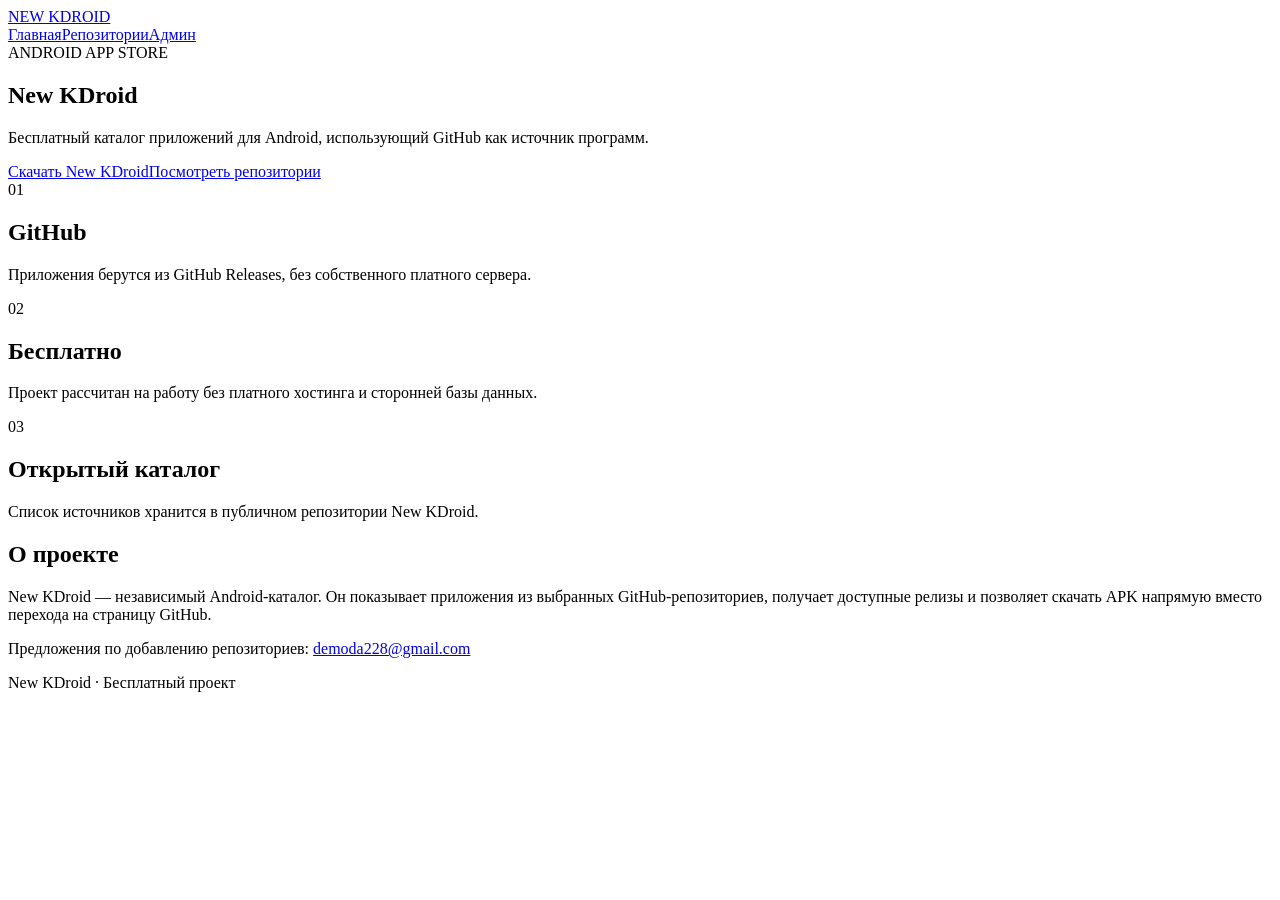
==== index.html @ 16db95a8 "Add New KDroid website home page" ====
<!doctype html>
<html lang="ru">
<head>
  <meta charset="utf-8">
  <meta name="viewport" content="width=device-width,initial-scale=1">
  <title>New KDroid</title>
  <link rel="stylesheet" href="style.css">
</head>
<body>
<header class="topbar"><a class="brand" href="index.html">NEW KDROID</a><nav><a class="active" href="index.html">Главная</a><a href="repos.html">Репозитории</a><a href="admin.html">Админ</a></nav></header>
<main class="hero">
  <section class="hero-card">
    <div class="badge">ANDROID APP STORE</div>
    <h1>New KDroid</h1>
    <p class="lead">Бесплатный каталог приложений для Android, использующий GitHub как источник программ.</p>
    <div class="actions"><a class="button primary" href="https://github.com/konyakpivo-wq/new_kdord/releases/latest">Скачать New KDroid</a><a class="button" href="repos.html">Посмотреть репозитории</a></div>
  </section>
  <section class="info-grid">
    <article><span>01</span><h2>GitHub</h2><p>Приложения берутся из GitHub Releases, без собственного платного сервера.</p></article>
    <article><span>02</span><h2>Бесплатно</h2><p>Проект рассчитан на работу без платного хостинга и сторонней базы данных.</p></article>
    <article><span>03</span><h2>Открытый каталог</h2><p>Список источников хранится в публичном репозитории New KDroid.</p></article>
  </section>
  <section class="about"><h2>О проекте</h2><p>New KDroid — независимый Android-каталог. Он показывает приложения из выбранных GitHub-репозиториев, получает доступные релизы и позволяет скачать APK напрямую вместо перехода на страницу GitHub.</p><p class="contact">Предложения по добавлению репозиториев: <a href="mailto:demoda228@gmail.com">demoda228@gmail.com</a></p></section>
</main>
<footer>New KDroid · Бесплатный проект</footer>
</body>
</html>
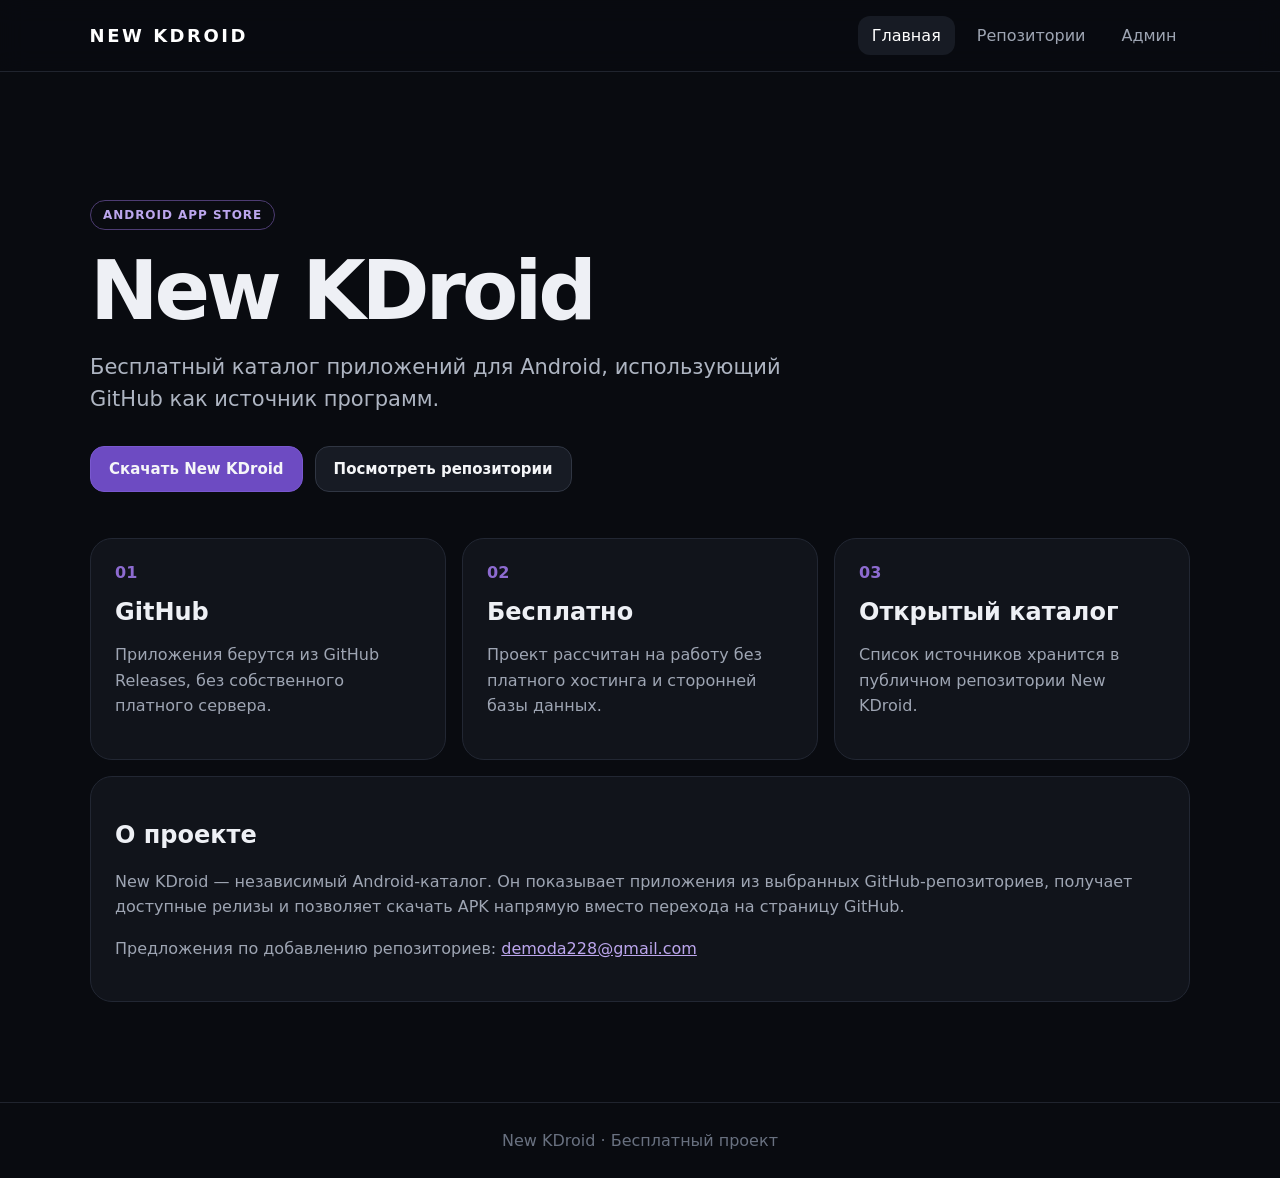
==== commit 1dd66161: "Update index.html" ====
--- a/index.html
+++ b/index.html
@@ -13,7 +13,7 @@
     <div class="badge">ANDROID APP STORE</div>
     <h1>New KDroid</h1>
     <p class="lead">Бесплатный каталог приложений для Android, использующий GitHub как источник программ.</p>
-    <div class="actions"><a class="button primary" href="https://github.com/konyakpivo-wq/new_kdord/releases/latest">Скачать New KDroid</a><a class="button" href="repos.html">Посмотреть репозитории</a></div>
+    <div class="actions"><a class="button primary" href="https://github.com/konyakpivo-wq/new_kdoid/releases/latest">Скачать New KDroid</a><a class="button" href="repos.html">Посмотреть репозитории</a></div>
   </section>
   <section class="info-grid">
     <article><span>01</span><h2>GitHub</h2><p>Приложения берутся из GitHub Releases, без собственного платного сервера.</p></article>
--- a/style.css
+++ b/style.css
@@ -0,0 +1 @@
+*{box-sizing:border-box}body{margin:0;background:#090b10;color:#eef0f5;font-family:Inter,system-ui,-apple-system,BlinkMacSystemFont,"Segoe UI",sans-serif;min-height:100vh}.topbar{height:72px;border-bottom:1px solid #20242e;display:flex;align-items:center;justify-content:space-between;padding:0 7%;position:sticky;top:0;background:rgba(9,11,16,.94);backdrop-filter:blur(12px);z-index:5}.brand{font-weight:900;letter-spacing:.14em;color:#fff;text-decoration:none;font-size:18px}.topbar nav{display:flex;gap:8px}.topbar nav a{color:#9ea5b3;text-decoration:none;padding:10px 14px;border-radius:12px}.topbar nav a:hover,.topbar nav a.active{background:#171b24;color:#fff}.hero,.page{width:min(1100px,88%);margin:0 auto}.hero{padding:70px 0}.hero-card{padding:58px 0 46px}.badge{display:inline-block;border:1px solid #4d3c72;color:#bca6ed;border-radius:999px;padding:7px 12px;font-size:12px;font-weight:800;letter-spacing:.08em}.hero h1,.page h1{font-size:clamp(42px,9vw,82px);line-height:.95;margin:22px 0 18px;letter-spacing:-.05em}.lead{font-size:21px;line-height:1.55;color:#aeb5c2;max-width:700px}.actions{display:flex;flex-wrap:wrap;gap:12px;margin-top:30px}.button{display:inline-flex;align-items:center;justify-content:center;border:1px solid #303643;border-radius:14px;background:#171b24;color:#f5f6f8;text-decoration:none;padding:13px 18px;font-weight:750;cursor:pointer;font-size:15px}.button:hover{transform:translateY(-1px);border-color:#596174}.button.primary{background:#6d4bc2;border-color:#7958cf}.info-grid{display:grid;grid-template-columns:repeat(3,1fr);gap:16px}.info-grid article,.repo-card,.admin-card,.about{background:#11141b;border:1px solid #222733;border-radius:22px;padding:24px}.info-grid span{color:#8d6bd0;font-weight:900}.info-grid h2{margin:16px 0 8px}.info-grid p,.about p,.page-head p{color:#9ea5b3;line-height:1.6}.about{margin-top:16px}.contact a{color:#bca6ed}.page{padding:55px 0}.page-head{margin-bottom:30px}.page-head h1{font-size:52px}.repo-list{display:grid;grid-template-columns:repeat(2,1fr);gap:16px}.repo-card h2{margin:14px 0 7px}.repo-card p{color:#9ea5b3;line-height:1.5}.repo-card .cat{color:#bca6ed;font-size:13px;font-weight:750}.repo-card a{display:inline-block;margin-top:12px;color:#bca6ed;text-decoration:none}.loading{color:#9ea5b3}.narrow{max-width:650px}.admin-card h1{font-size:42px}.admin-card input{width:100%;padding:15px 16px;border-radius:14px;border:1px solid #303643;background:#0c0f15;color:#fff;font-size:16px;margin:20px 0 12px;outline:none}.admin-card input:focus{border-color:#7756cc}.admin-actions{display:grid;gap:12px;margin-top:22px}.message{min-height:22px;color:#9ea5b3}.message.error{color:#ff7d7d}.notice{margin-top:24px;padding:16px;border-radius:14px;background:#171b24;color:#9ea5b3;line-height:1.5;font-size:14px}footer{text-align:center;color:#697180;border-top:1px solid #20242e;padding:28px 7%;margin-top:30px}@media(max-width:700px){.topbar{padding:0 4%;height:auto;min-height:68px;gap:8px}.topbar nav a{padding:8px 7px;font-size:13px}.hero,.page{width:92%}.hero{padding-top:35px}.info-grid,.repo-list{grid-template-columns:1fr}.hero h1{font-size:54px}.page-head h1{font-size:42px}}
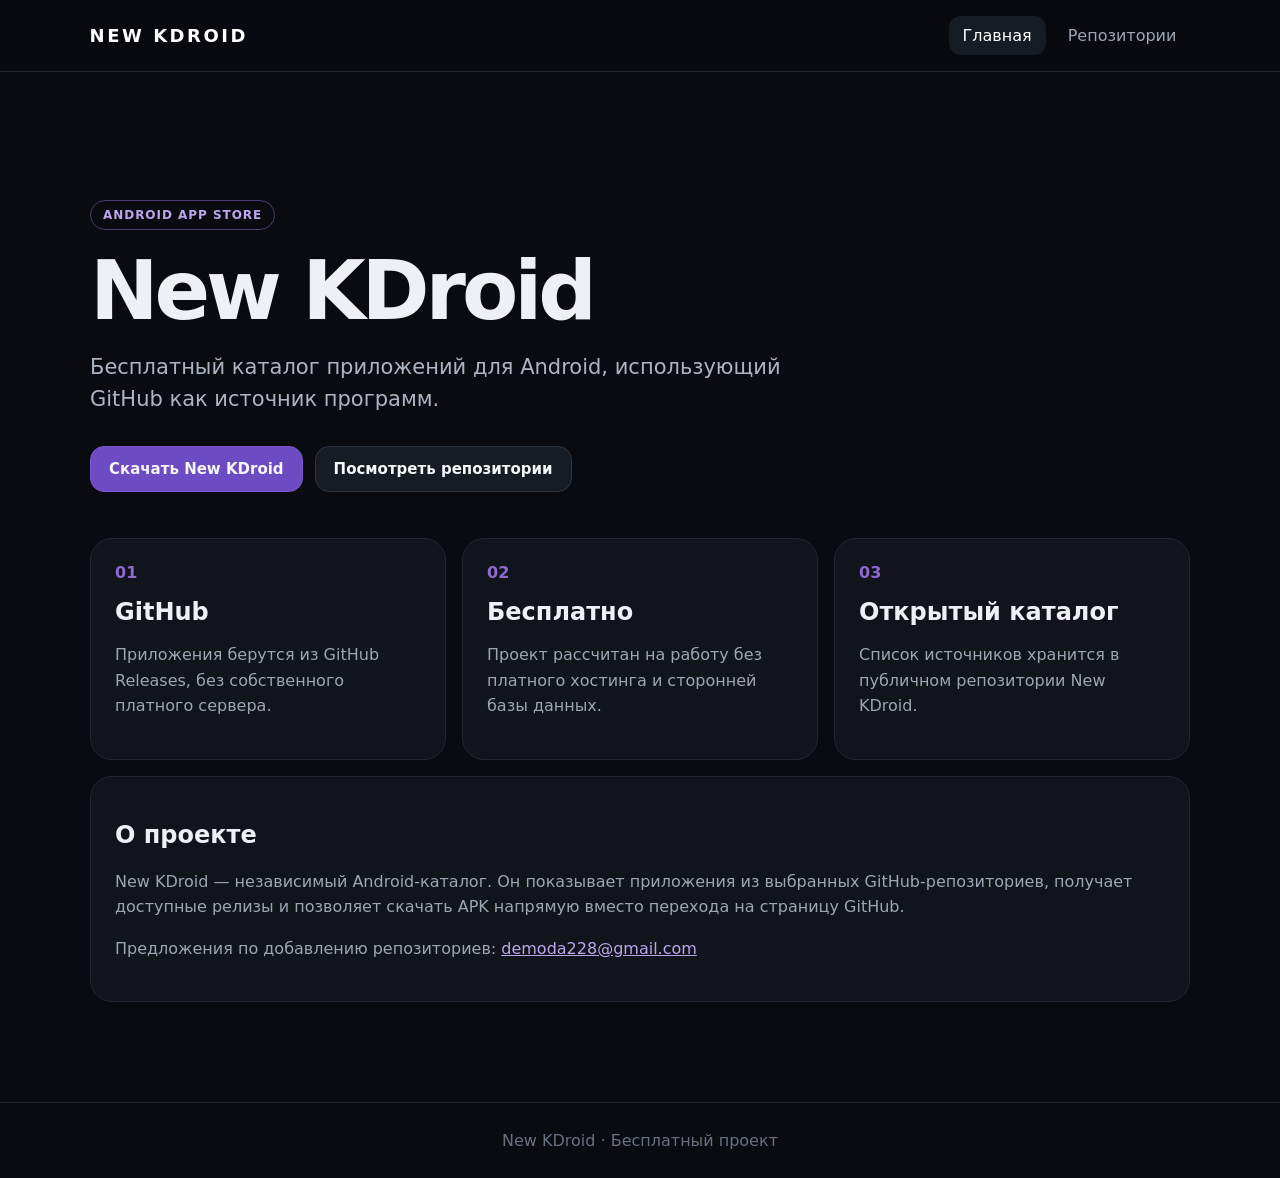
==== commit af1a5983: "Remove admin link from homepage navigation" ====
--- a/index.html
+++ b/index.html
@@ -7,7 +7,7 @@
   <link rel="stylesheet" href="style.css">
 </head>
 <body>
-<header class="topbar"><a class="brand" href="index.html">NEW KDROID</a><nav><a class="active" href="index.html">Главная</a><a href="repos.html">Репозитории</a><a href="admin.html">Админ</a></nav></header>
+<header class="topbar"><a class="brand" href="index.html">NEW KDROID</a><nav><a class="active" href="index.html">Главная</a><a href="repos.html">Репозитории</a></nav></header>
 <main class="hero">
   <section class="hero-card">
     <div class="badge">ANDROID APP STORE</div>
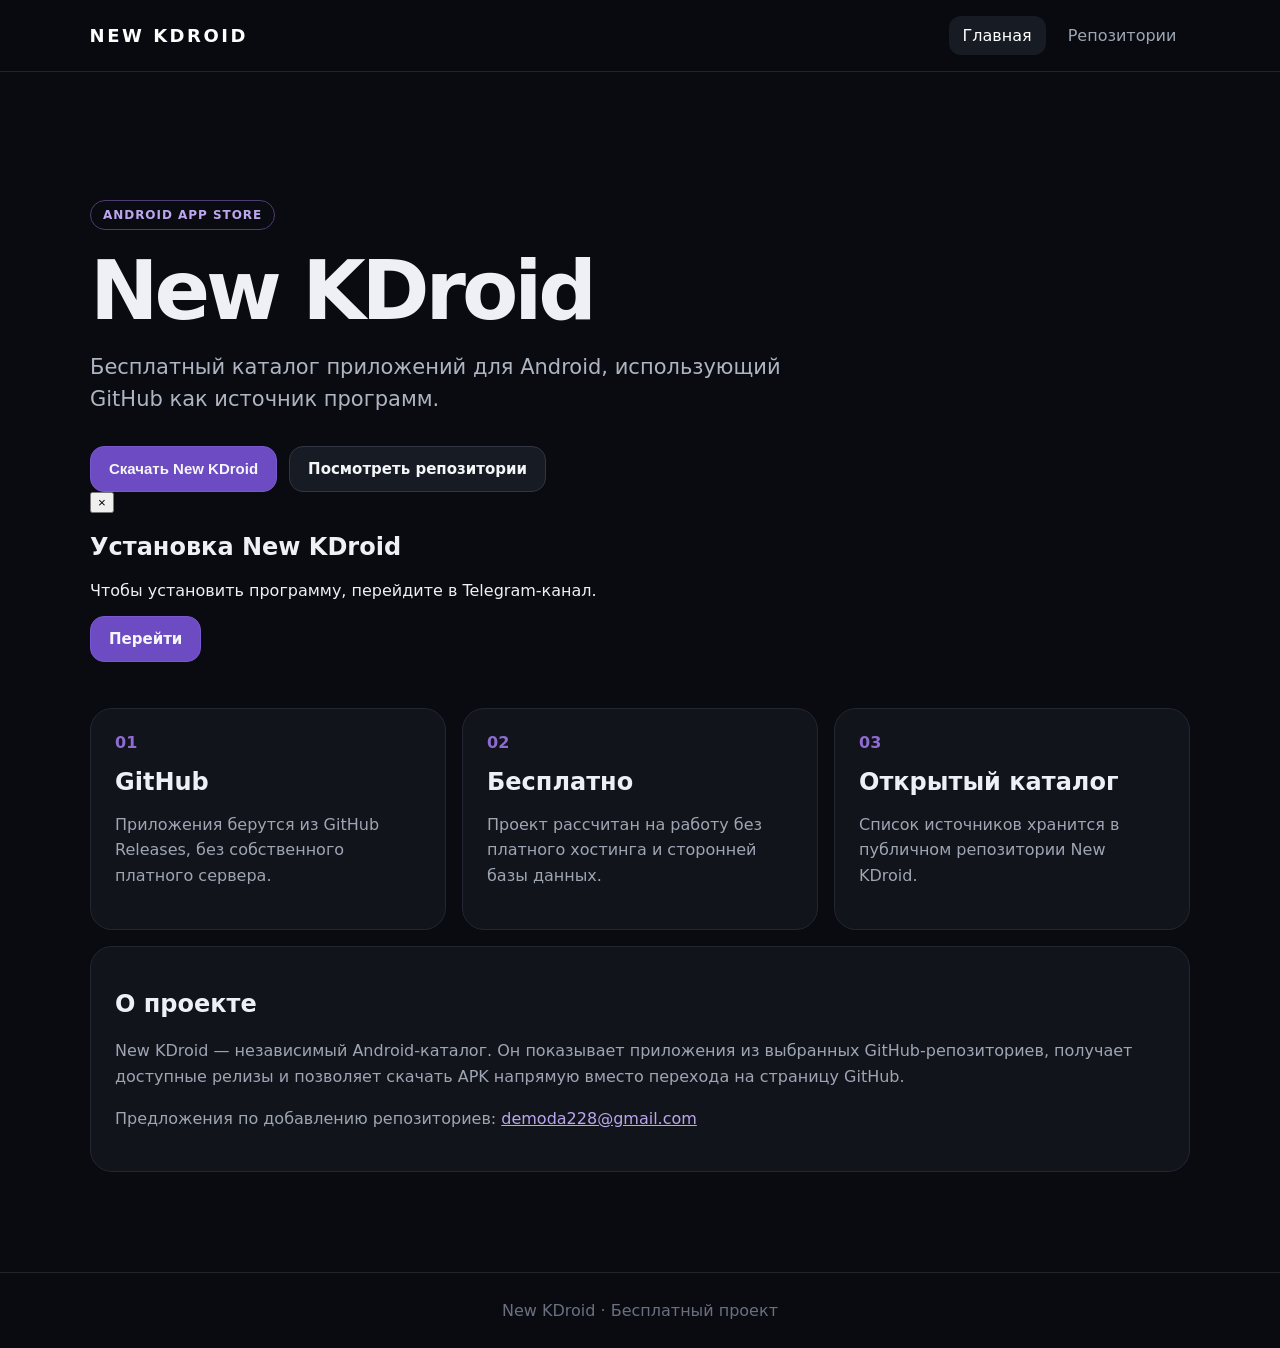
==== commit 5d38591b: "Добавить окно установки через Telegram" ====
--- a/index.html
+++ b/index.html
@@ -13,7 +13,8 @@
     <div class="badge">ANDROID APP STORE</div>
     <h1>New KDroid</h1>
     <p class="lead">Бесплатный каталог приложений для Android, использующий GitHub как источник программ.</p>
-    <div class="actions"><a class="button primary" href="https://github.com/konyakpivo-wq/new_kdoid/releases/latest">Скачать New KDroid</a><a class="button" href="repos.html">Посмотреть репозитории</a></div>
+    <div class="actions"><button class="button primary" type="button" onclick="openTelegramModal()">Скачать New KDroid</button><a class="button" href="repos.html">Посмотреть репозитории</a></div>
+  <div id="telegramModal" class="modal" aria-hidden="true"><div class="modal-card" role="dialog" aria-modal="true" aria-labelledby="telegramTitle"><button class="modal-close" type="button" onclick="closeTelegramModal()" aria-label="Закрыть">×</button><h2 id="telegramTitle">Установка New KDroid</h2><p>Чтобы установить программу, перейдите в Telegram-канал.</p><a class="button primary modal-button" href="https://t.me/mrdemomelon" target="_blank" rel="noopener">Перейти</a></div></div>
   </section>
   <section class="info-grid">
     <article><span>01</span><h2>GitHub</h2><p>Приложения берутся из GitHub Releases, без собственного платного сервера.</p></article>
@@ -22,6 +23,7 @@
   </section>
   <section class="about"><h2>О проекте</h2><p>New KDroid — независимый Android-каталог. Он показывает приложения из выбранных GitHub-репозиториев, получает доступные релизы и позволяет скачать APK напрямую вместо перехода на страницу GitHub.</p><p class="contact">Предложения по добавлению репозиториев: <a href="mailto:demoda228@gmail.com">demoda228@gmail.com</a></p></section>
 </main>
+<script>function openTelegramModal(){const m=document.getElementById("telegramModal");m.classList.add("show");m.setAttribute("aria-hidden","false")}function closeTelegramModal(){const m=document.getElementById("telegramModal");m.classList.remove("show");m.setAttribute("aria-hidden","true")}document.addEventListener("keydown",e=>{if(e.key==="Escape")closeTelegramModal()});document.getElementById("telegramModal").addEventListener("click",e=>{if(e.target.id==="telegramModal")closeTelegramModal()});</script>
 <footer>New KDroid · Бесплатный проект</footer>
 </body>
 </html>
